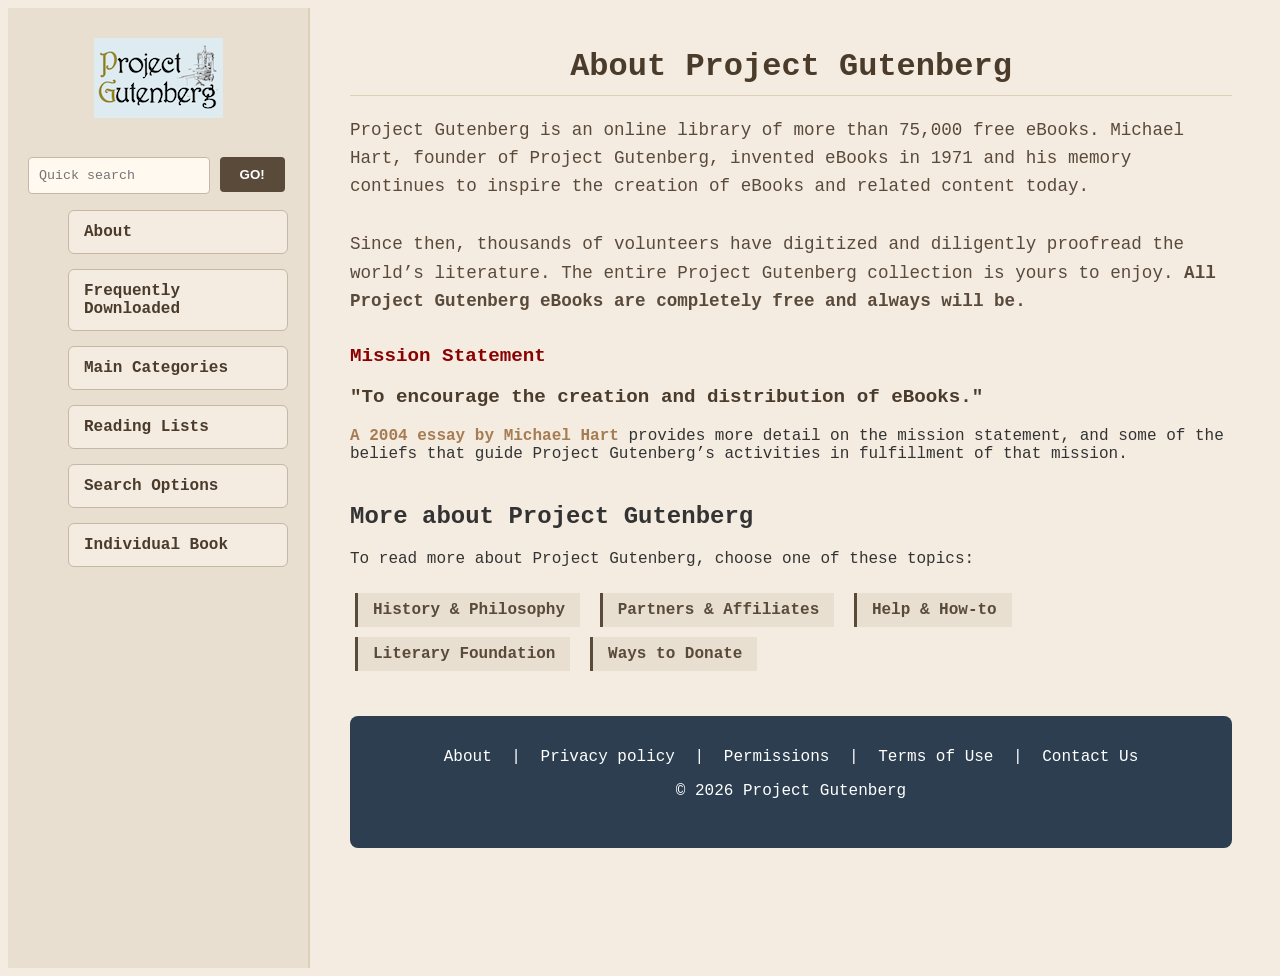
==== about.html @ 05efb1f5 "about re" ====
<!DOCTYPE html>
<html lang="en">
<head>
    <meta charset="UTF-8">
    <meta name="viewport" content="width=device-width, initial-scale=1.0">
    <title>About | Project Gutenberg</title>
    <link rel="stylesheet" href="style.css">
</head>
<body>

   <header class="site-header">
    <nav class="nav container">
      <a href="index.html" class="logo">
          <img src="images/projectgutenberg logo.png" alt="Project Gutenberg Logo" class="logo-img">
      </a>
      
      <form class="search-form" method="get" action="https://www.gutenberg.org/ebooks/search/">
        <input type="search" name="query" placeholder="Quick search" class="vintage-input">
        <button type="submit" class="vintage-submit">Go!</button>
      </form>
      
      <ul class="nav-list">
        <li><a href="about.html">About</a></li>
        <li><a href="FrequentlyDownloaded.html">Frequently Downloaded</a></li>
        <li><a href="maincat.html">Main Categories</a></li>
        <li><a href="readinglists.html">Reading Lists</a></li>
        <li><a href="searchoptions.html">Search Options</a></li>
        <li><a href="individualbook.html">Individual Book</a></li>
      </ul>
    </nav>
  </header>

    <main class="page-layout">
        <div class="content-wrapper">
            
            <div class="about-paper">
                <h1 class="decorated-title" style="margin-top: 0;">About Project Gutenberg</h1>
                
                <p class="intro-text">
                    Project Gutenberg is an online library of more than 75,000 free eBooks. 
                    Michael Hart, founder of Project Gutenberg, invented eBooks in 1971 and his memory continues to inspire 
                    the creation of eBooks and related content today.
                </p>

                <p class="intro-text">
                    Since then, thousands of volunteers have digitized and diligently proofread the world’s literature. 
                    The entire Project Gutenberg collection is yours to enjoy. 
                    <strong>All Project Gutenberg eBooks are completely free and always will be.</strong>
                </p>

                <div class="mission-scroll">
                    <h2 class="mt-0" style="font-size: 1.2rem; color: #8b0000; margin-bottom: 10px;">Mission Statement</h2>
                    <p style="font-size: 1.2rem; font-weight: bold; color: #4a3b2b;">"To encourage the creation and distribution of eBooks."</p>
                </div>

                <p style="margin-bottom: 40px;">
                    <a href="https://www.gutenberg.org/about/background/mission_statement.html" class="vintage-link">A 2004 essay by Michael Hart</a> 
                    provides more detail on the mission statement, and some of the beliefs that guide Project Gutenberg’s activities in fulfillment of that mission.
                </p>

                <h2 class="decorated-title">More about Project Gutenberg</h2>
                <p style="margin-bottom: 20px;">To read more about Project Gutenberg, choose one of these topics:</p>
                
                <div>
                    <a href="https://www.gutenberg.org/about/background/index.html" class="archive-tag">History & Philosophy</a>
                    <a href="https://www.gutenberg.org/about/partners_affiliates.html" class="archive-tag">Partners & Affiliates</a>
                    <a href="https://www.gutenberg.org/help/" class="archive-tag">Help & How-to</a>
                    <a href="https://www.gutenberg.org/about/pglaf.html" class="archive-tag">Literary Foundation</a>
                    <a href="https://www.gutenberg.org/donate" class="archive-tag">Ways to Donate</a>
                </div>
                <footer class="site-footer">
            <nav class="footer-nav">
                <a href="about.html">About</a> |
                <a href="https://www.gutenberg.org/policy/privacy_policy.html">Privacy policy</a> |
                <a href="https://www.gutenberg.org/policy/permission.html">Permissions</a> |
                <a href="https://www.gutenberg.org/policy/terms_of_use.html">Terms of Use</a> |
                <a href="https://www.gutenberg.org/about/contact_information.html">Contact Us</a>
            </nav>
            <p>&copy; 2026 Project Gutenberg</p>
        </footer>

    </main>

</body>
</html>
---- style.css ----
//* ==========================================================================
   PROJECT GUTENBERG - VINTAGE TYPEWRITER REDESIGN
   ========================================================================== */

/* ===== 1. RESET & BASE STYLES ===== */
* { 
    margin: 0; 
    padding: 0; 
    box-sizing: border-box; 
}

body {
    background-color: #f4ece1; 
    color: #333;               
    display: flex;             
    font-family: 'Courier New', Courier, monospace; 
    min-height: 100vh;
    transition: background-color 0.3s ease, color 0.3s ease;
}

/* ===== 2. GLOBAL LAYOUT ===== */
main, .page-layout {
    display: flex;
    flex-direction: column;
    flex: 1;                  
    margin: 0 auto;          
    max-width: 1000px;
    padding: 40px;
}

.content-wrapper {
    flex: 1; /* Pushes footer to bottom */
}

/* ===== 3. SIDEBAR & NAVIGATION ===== */
.site-header {
    background-color: #e8dfd0; 
    border-right: 2px solid #dcd0b9;
    display: flex;
    flex-direction: column;   
    height: 100vh;            
    padding: 30px 20px;
    position: sticky;         
    top: 0;
    width: 260px;             
}

.logo {
    color: #5a4a3a;
    display: block;
    font-size: 1.8rem;
    font-weight: bold;
    margin-bottom: 30px;
    text-align: center;
    text-decoration: none;    
}

.logo-img {
    max-width: 100%;
    height: auto;
}

.nav-list {
    display: flex;
    flex-direction: column;   
    gap: 15px;                
    list-style: none;         
}

.nav-list a {
    background-color: #f4ece1; 
    border: 1px solid #c5b8a5; 
    border-radius: 6px;        
    color: #4a3b2b;           
    display: block;           
    font-weight: bold;
    padding: 12px 15px;        
    text-decoration: none;
    transition: all 0.3s ease; 
}

.nav-list a:hover {
    background-color: #5a4a3a; 
    color: #ffffff;            
    transform: translateY(-2px); 
}

/* ===== 4. VINTAGE COMPONENTS ===== */
h1, .section-title {
    color: #4a3b2b;
    margin-bottom: 20px;
    text-align: center;
    border-bottom: 1px solid #dcd0b9;
    padding-bottom: 10px;
}

.intro-text {
    color: #5a4a3a;
    font-size: 1.1rem;
    line-height: 1.6;
    margin-bottom: 30px;
}

.vintage-link {
    color: #a67c52;
    font-weight: bold;
    text-decoration: none;
}

.vintage-link:hover {
    color: #7a634d;
    text-decoration: underline;
}

/* Tables */
.vintage-table {
    background-color: #ffffff;
    border-collapse: collapse; 
    width: 100%;
    margin-bottom: 40px;
}

.vintage-table th {
    background-color: #e8dfd0; 
    color: #4a3b2b;
    padding: 15px;
    text-align: left;
}

.vintage-table td {
    border-bottom: 1px solid #dcd0b9;
    padding: 15px;
}

/* ===== 5. INTERACTIVE ELEMENTS ===== */

/* Back to Top */
#backToTop {
    position: fixed;
    bottom: 25px;
    right: 25px;
    display: none; 
    background-color: #5a4a3a;
    color: #f4ece1;
    padding: 12px 18px;
    border-radius: 4px;
    cursor: pointer;
    font-weight: bold;
    box-shadow: 0 4px 10px rgba(0,0,0,0.2);
    z-index: 1000;
}

/* Typewriter Cursor */
#cursor {
    font-weight: bold;
    color: #a67c52;
    margin-left: 2px;
}

@keyframes blink {
    from, to { opacity: 1; }
    50% { opacity: 0; }
}

.blink-animation {
    animation: blink 1s step-end infinite;
}

/* Forms */
.vintage-input {
    background-color: #fff9f0;
    border: 1px solid #c5b8a5;
    border-radius: 4px;
    padding: 10px;
    font-family: inherit;
}

.vintage-submit {
    background-color: #5a4a3a;
    color: white;
    border: none;
    border-radius: 4px;
    padding: 10px 20px;
    cursor: pointer;
    font-weight: bold;
    text-transform: uppercase;
}

/* ===== 6. CARDS & GRIDS ===== */
.categories-grid {
    display: grid;
    gap: 30px;
    grid-template-columns: repeat(auto-fit, minmax(280px, 1fr));
    margin-bottom: 40px;
}

.category-soft-box {
    background: #faf6f0; 
    border: 1px solid #e8dfd0; 
    border-radius: 8px; 
    padding: 30px;
    height: 100%;
    overflow-wrap: break-word;
    transition: transform 0.3s ease;
}

.category-soft-box:hover {
    transform: translateY(-5px);
}

.category-soft-box h2 {
    color: #4a3b2b;
    font-size: 1.4rem;
    text-align: center;
    border-bottom: 1px solid #e8dfd0;
    padding-bottom: 10px;
    margin-bottom: 15px;
}

.category-soft-box ul {
    list-style: none;
}

/* ===== 7. THEMES & FILTERS ===== */

/* Dark Mode */
.dark-mode {
    background-color: #1a1a1a !important;
    color: #e8dfd0 !important;
}

.dark-mode .site-header, 
.dark-mode .category-soft-box, 
.dark-mode .info-box {
    background-color: #2c2c2c !important;
    border-color: #444 !important;
    color: #e8dfd0 !important;
}

.dark-mode h1, .dark-mode h2, .dark-mode .section-title {
    color: #dcd0b9 !important;
}

/* Vintage Projector */
.sepia-filter {
    filter: sepia(0.8) contrast(1.1);
}

.film-grain::after {
    content: "";
    position: fixed;
    top: 0; left: 0; width: 100%; height: 100%;
    background: url('https://www.transparenttextures.com/patterns/stardust.png'); 
    opacity: 0.07;
    pointer-events: none; 
    z-index: 9999;
}

/* ===== 8. FOOTER ===== */
.site-footer {
    background-color: #2c3e50; 
    border-radius: 8px;
    color: white;
    margin-top: 40px;
    padding: 2rem;
    text-align: center;
}

.footer-nav a {
    color: white;
    margin: 0 10px;
    text-decoration: none;
}

/* ===== 9. UTILITIES & RESPONSIVENESS ===== */
.text-center { text-align: center !important; }
.mt-0 { margin-top: 0 !important; }
.border-none { border-bottom: none !important; }

.archive-tag {
    background: #e8dfd0;
    border-left: 3px solid #5a4a3a;
    color: #5a4a3a;
    display: inline-block;
    padding: 8px 15px;
    margin: 5px;
    font-weight: bold;
    text-decoration: none;
    transition: 0.3s;
}

.archive-tag:hover {
    background: #5a4a3a;
    color: white;
}

@media (max-width: 768px) {
    body { flex-direction: column; }
    .site-header { width: 100%; height: auto; position: relative; border-right: none; }
}
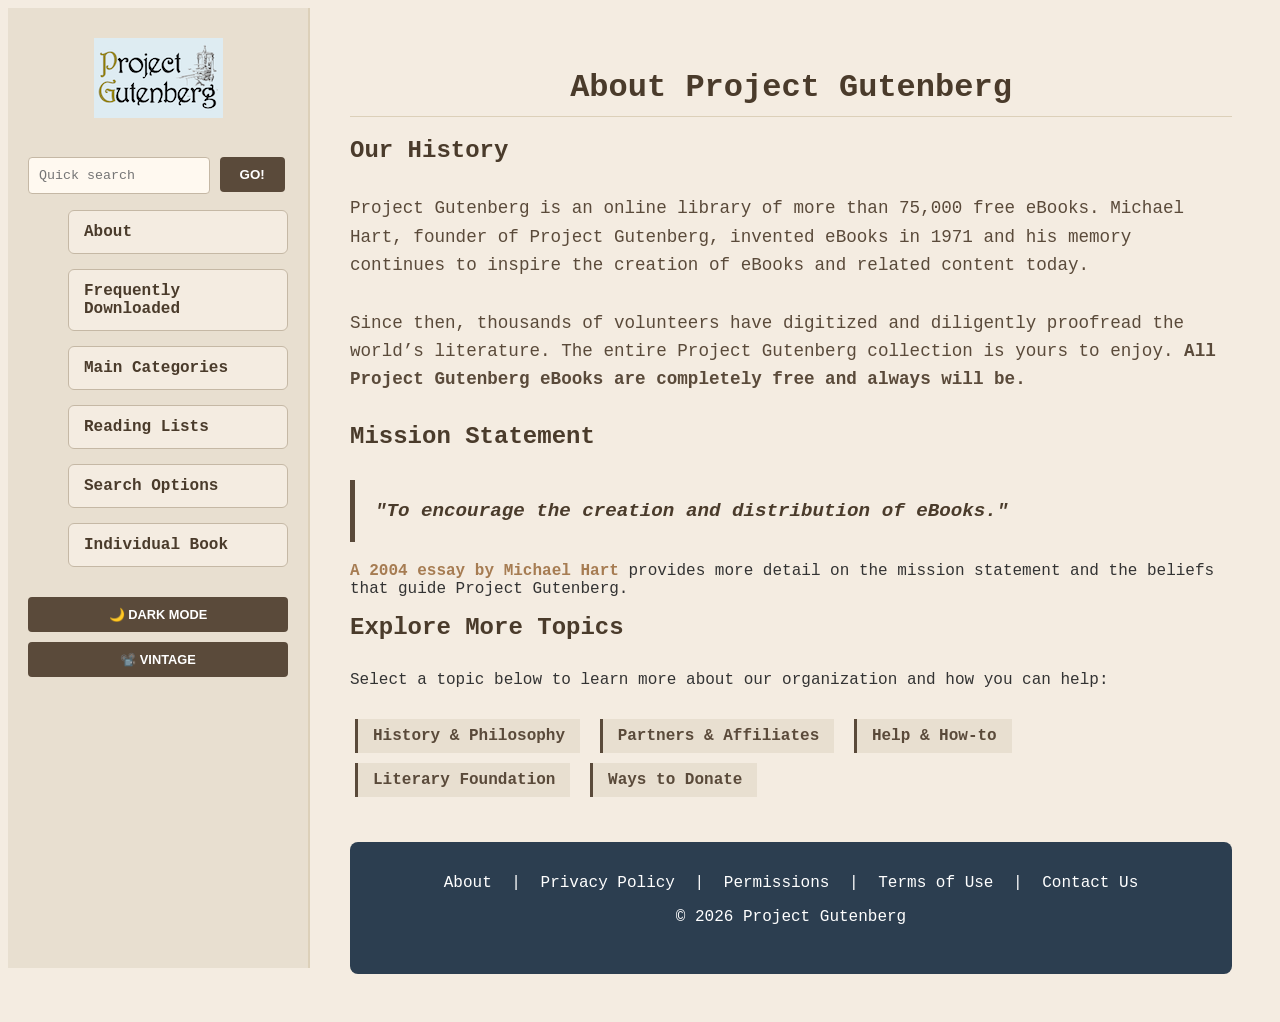
==== commit 57f7c596: "about re" ====
--- a/about.html
+++ b/about.html
@@ -8,78 +8,92 @@
 </head>
 <body>
 
-   <header class="site-header">
-    <nav class="nav container">
-      <a href="index.html" class="logo">
-          <img src="images/projectgutenberg logo.png" alt="Project Gutenberg Logo" class="logo-img">
-      </a>
-      
-      <form class="search-form" method="get" action="https://www.gutenberg.org/ebooks/search/">
-        <input type="search" name="query" placeholder="Quick search" class="vintage-input">
-        <button type="submit" class="vintage-submit">Go!</button>
-      </form>
-      
-      <ul class="nav-list">
-        <li><a href="about.html">About</a></li>
-        <li><a href="FrequentlyDownloaded.html">Frequently Downloaded</a></li>
-        <li><a href="maincat.html">Main Categories</a></li>
-        <li><a href="readinglists.html">Reading Lists</a></li>
-        <li><a href="searchoptions.html">Search Options</a></li>
-        <li><a href="individualbook.html">Individual Book</a></li>
-      </ul>
-    </nav>
-  </header>
+    <header class="site-header">
+        <nav class="nav container">
+            <a href="index.html" class="logo">
+                <img src="images/projectgutenberg logo.png" alt="Project Gutenberg Logo" class="logo-img">
+            </a>
+            
+            <form class="search-form" method="get" action="https://www.gutenberg.org/ebooks/search/">
+                <input type="search" name="query" placeholder="Quick search" class="vintage-input">
+                <button type="submit" class="vintage-submit">Go!</button>
+            </form>
+            
+            <ul class="nav-list">
+                <li><a href="about.html">About</a></li>
+                <li><a href="FrequentlyDownloaded.html">Frequently Downloaded</a></li>
+                <li><a href="maincat.html">Main Categories</a></li>
+                <li><a href="readinglists.html">Reading Lists</a></li>
+                <li><a href="searchoptions.html">Search Options</a></li>
+                <li><a href="individualbook.html">Individual Book</a></li>
+            </ul>
+
+            <div style="margin-top: 30px; text-align: center; display: flex; flex-direction: column; gap: 10px;">
+                <button id="darkModeToggle" class="vintage-submit" style="font-size: 0.8rem;">🌙 Dark Mode</button>
+                <button id="vintageToggle" class="vintage-submit" onclick="toggleVintageMode()" style="font-size: 0.8rem;">📽️ Vintage</button>
+            </div>
+        </nav>
+    </header>
 
     <main class="page-layout">
         <div class="content-wrapper">
             
-            <div class="about-paper">
-                <h1 class="decorated-title" style="margin-top: 0;">About Project Gutenberg</h1>
-                
+            <div class="page-header">
+                <h1 class="text-center">About Project Gutenberg</h1>
+            </div>
+
+            <div class="info-box">
+                <h2 class="section-title mt-0 border-none" style="text-align: left;">Our History</h2>
                 <p class="intro-text">
                     Project Gutenberg is an online library of more than 75,000 free eBooks. 
                     Michael Hart, founder of Project Gutenberg, invented eBooks in 1971 and his memory continues to inspire 
                     the creation of eBooks and related content today.
                 </p>
-
                 <p class="intro-text">
                     Since then, thousands of volunteers have digitized and diligently proofread the world’s literature. 
                     The entire Project Gutenberg collection is yours to enjoy. 
                     <strong>All Project Gutenberg eBooks are completely free and always will be.</strong>
                 </p>
+            </div>
 
-                <div class="mission-scroll">
-                    <h2 class="mt-0" style="font-size: 1.2rem; color: #8b0000; margin-bottom: 10px;">Mission Statement</h2>
-                    <p style="font-size: 1.2rem; font-weight: bold; color: #4a3b2b;">"To encourage the creation and distribution of eBooks."</p>
+            <div class="info-box">
+                <h2 class="section-title mt-0 border-none" style="text-align: left;">Mission Statement</h2>
+                <div class="mission-scroll" style="background: #f4ece1; border-left: 5px solid #5a4a3a; padding: 20px; font-style: italic; margin-bottom: 20px;">
+                    <p style="font-size: 1.2rem; font-weight: bold; color: #4a3b2b; margin: 0;">"To encourage the creation and distribution of eBooks."</p>
                 </div>
+                <p>
+                    <a href="https://www.gutenberg.org/about/background/mission_statement.html" class="vintage-link">A 2004 essay by Michael Hart</a> 
+                    provides more detail on the mission statement and the beliefs that guide Project Gutenberg.
+                </p>
+            </div>
 
-                <p style="margin-bottom: 40px;">
-                    <a href="https://www.gutenberg.org/about/background/mission_statement.html" class="vintage-link">A 2004 essay by Michael Hart</a> 
-                    provides more detail on the mission statement, and some of the beliefs that guide Project Gutenberg’s activities in fulfillment of that mission.
-                </p>
-
-                <h2 class="decorated-title">More about Project Gutenberg</h2>
-                <p style="margin-bottom: 20px;">To read more about Project Gutenberg, choose one of these topics:</p>
-                
-                <div>
+            <div class="info-box">
+                <h2 class="section-title mt-0 border-none" style="text-align: left;">Explore More Topics</h2>
+                <p style="margin-bottom: 25px;">Select a topic below to learn more about our organization and how you can help:</p>
+                <div class="tag-cloud" style="justify-content: flex-start;">
                     <a href="https://www.gutenberg.org/about/background/index.html" class="archive-tag">History & Philosophy</a>
                     <a href="https://www.gutenberg.org/about/partners_affiliates.html" class="archive-tag">Partners & Affiliates</a>
                     <a href="https://www.gutenberg.org/help/" class="archive-tag">Help & How-to</a>
                     <a href="https://www.gutenberg.org/about/pglaf.html" class="archive-tag">Literary Foundation</a>
                     <a href="https://www.gutenberg.org/donate" class="archive-tag">Ways to Donate</a>
                 </div>
-                <footer class="site-footer">
+            </div>
+
+        </div>
+
+        <footer class="site-footer">
             <nav class="footer-nav">
                 <a href="about.html">About</a> |
-                <a href="https://www.gutenberg.org/policy/privacy_policy.html">Privacy policy</a> |
+                <a href="https://www.gutenberg.org/policy/privacy_policy.html">Privacy Policy</a> |
                 <a href="https://www.gutenberg.org/policy/permission.html">Permissions</a> |
                 <a href="https://www.gutenberg.org/policy/terms_of_use.html">Terms of Use</a> |
                 <a href="https://www.gutenberg.org/about/contact_information.html">Contact Us</a>
             </nav>
             <p>&copy; 2026 Project Gutenberg</p>
         </footer>
-
     </main>
 
+    <div id="backToTop">↑ Top</div>
+    <script src="script.js"></script>
 </body>
 </html>
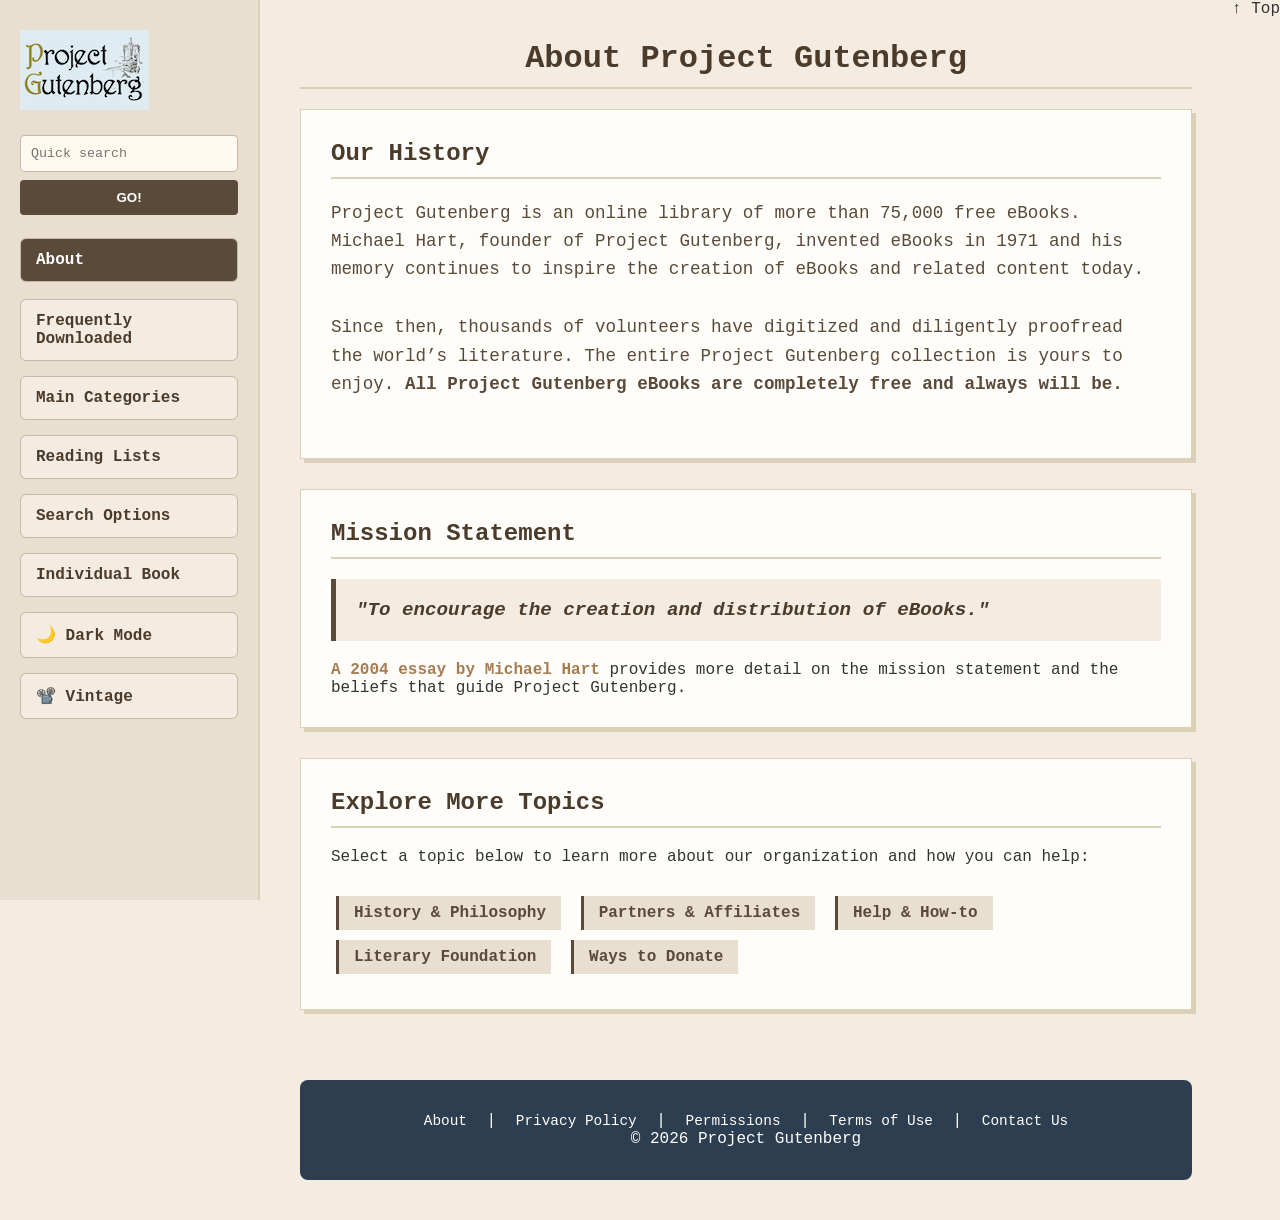
==== commit d5e497c1: "Update about.html" ====
--- a/about.html
+++ b/about.html
@@ -26,12 +26,9 @@
                 <li><a href="readinglists.html">Reading Lists</a></li>
                 <li><a href="searchoptions.html">Search Options</a></li>
                 <li><a href="individualbook.html">Individual Book</a></li>
+                <li><a href="#" id="darkModeBtn">🌙 Dark Mode</a></li>
+                <li><a href="#" id="vintageModeBtn">📽️ Vintage</a></li>
             </ul>
-
-            <div style="margin-top: 30px; text-align: center; display: flex; flex-direction: column; gap: 10px;">
-                <button id="darkModeToggle" class="vintage-submit" style="font-size: 0.8rem;">🌙 Dark Mode</button>
-                <button id="vintageToggle" class="vintage-submit" onclick="toggleVintageMode()" style="font-size: 0.8rem;">📽️ Vintage</button>
-            </div>
         </nav>
     </header>
 
@@ -96,4 +93,4 @@
     <div id="backToTop">↑ Top</div>
     <script src="script.js"></script>
 </body>
-</html>+</html>
--- a/style.css
+++ b/style.css
@@ -1,5 +1,5 @@
-//* ==========================================================================
-   PROJECT GUTENBERG - VINTAGE TYPEWRITER REDESIGN
+/* ==========================================================================
+   PROJECT GUTENBERG - VINTAGE TYPEWRITER REDESIGN (COMPLETE)
    ========================================================================== */
 
 /* ===== 1. RESET & BASE STYLES ===== */
@@ -10,7 +10,7 @@
 }
 
 body {
-    background-color: #f4ece1; 
+    background-color: #f4ece1; /* Classic aged paper color */
     color: #333;               
     display: flex;             
     font-family: 'Courier New', Courier, monospace; 
@@ -19,17 +19,18 @@
 }
 
 /* ===== 2. GLOBAL LAYOUT ===== */
-main, .page-layout {
+.page-layout {
     display: flex;
     flex-direction: column;
     flex: 1;                  
     margin: 0 auto;          
     max-width: 1000px;
     padding: 40px;
+    width: 100%;
 }
 
 .content-wrapper {
-    flex: 1; /* Pushes footer to bottom */
+    flex: 1; /* Ensures footer stays at the bottom */
 }
 
 /* ===== 3. SIDEBAR & NAVIGATION ===== */
@@ -43,21 +44,13 @@
     position: sticky;         
     top: 0;
     width: 260px;             
-}
-
-.logo {
-    color: #5a4a3a;
-    display: block;
-    font-size: 1.8rem;
-    font-weight: bold;
-    margin-bottom: 30px;
-    text-align: center;
-    text-decoration: none;    
+    z-index: 100;
 }
 
 .logo-img {
     max-width: 100%;
     height: auto;
+    margin-bottom: 20px;
 }
 
 .nav-list {
@@ -85,12 +78,12 @@
     transform: translateY(-2px); 
 }
 
-/* ===== 4. VINTAGE COMPONENTS ===== */
+/* ===== 4. TYPOGRAPHY & LINKS ===== */
 h1, .section-title {
     color: #4a3b2b;
     margin-bottom: 20px;
     text-align: center;
-    border-bottom: 1px solid #dcd0b9;
+    border-bottom: 2px solid #dcd0b9;
     padding-bottom: 10px;
 }
 
@@ -112,7 +105,41 @@
     text-decoration: underline;
 }
 
-/* Tables */
+/* ===== 5. COMPONENTS & BOXES ===== */
+.info-box {
+    background: #fffdfa;
+    border: 1px solid #dcd0b9;
+    padding: 30px;
+    margin-bottom: 30px;
+    box-shadow: 4px 4px 0px #dcd0b9; /* Hard vintage shadow */
+}
+
+.mission-scroll {
+    background: #f4ece1;
+    border-left: 5px solid #5a4a3a; /* Accent bar */
+    padding: 20px;
+    font-style: italic;
+    margin-bottom: 20px;
+}
+
+.archive-tag {
+    background: #e8dfd0;
+    border-left: 3px solid #5a4a3a;
+    color: #5a4a3a;
+    display: inline-block;
+    padding: 8px 15px;
+    margin: 5px;
+    font-weight: bold;
+    text-decoration: none;
+    transition: 0.3s;
+}
+
+.archive-tag:hover {
+    background: #5a4a3a;
+    color: white;
+}
+
+/* ===== 6. TABLES & LISTS ===== */
 .vintage-table {
     background-color: #ffffff;
     border-collapse: collapse; 
@@ -128,51 +155,34 @@
 }
 
 .vintage-table td {
-    border-bottom: 1px solid #dcd0b9;
-    padding: 15px;
-}
-
-/* ===== 5. INTERACTIVE ELEMENTS ===== */
-
-/* Back to Top */
-#backToTop {
-    position: fixed;
-    bottom: 25px;
-    right: 25px;
-    display: none; 
-    background-color: #5a4a3a;
-    color: #f4ece1;
-    padding: 12px 18px;
-    border-radius: 4px;
-    cursor: pointer;
-    font-weight: bold;
-    box-shadow: 0 4px 10px rgba(0,0,0,0.2);
-    z-index: 1000;
-}
-
-/* Typewriter Cursor */
-#cursor {
-    font-weight: bold;
-    color: #a67c52;
-    margin-left: 2px;
-}
-
-@keyframes blink {
-    from, to { opacity: 1; }
-    50% { opacity: 0; }
-}
-
-.blink-animation {
-    animation: blink 1s step-end infinite;
-}
-
-/* Forms */
+    border: 1px solid #dcd0b9;
+    padding: 12px;
+}
+
+.vintage-list {
+    list-style: decimal inside;
+    line-height: 2;
+}
+
+.vintage-list li {
+    margin-bottom: 8px;
+}
+
+/* ===== 7. FORMS & INPUTS ===== */
+.search-form {
+    display: flex;
+    flex-direction: column;
+    gap: 8px;
+    margin-bottom: 25px;
+}
+
 .vintage-input {
     background-color: #fff9f0;
     border: 1px solid #c5b8a5;
     border-radius: 4px;
     padding: 10px;
     font-family: inherit;
+    width: 100%;
 }
 
 .vintage-submit {
@@ -184,68 +194,70 @@
     cursor: pointer;
     font-weight: bold;
     text-transform: uppercase;
-}
-
-/* ===== 6. CARDS & GRIDS ===== */
-.categories-grid {
-    display: grid;
-    gap: 30px;
-    grid-template-columns: repeat(auto-fit, minmax(280px, 1fr));
-    margin-bottom: 40px;
-}
-
-.category-soft-box {
-    background: #faf6f0; 
-    border: 1px solid #e8dfd0; 
-    border-radius: 8px; 
-    padding: 30px;
-    height: 100%;
-    overflow-wrap: break-word;
-    transition: transform 0.3s ease;
-}
-
-.category-soft-box:hover {
-    transform: translateY(-5px);
-}
-
-.category-soft-box h2 {
-    color: #4a3b2b;
-    font-size: 1.4rem;
-    text-align: center;
-    border-bottom: 1px solid #e8dfd0;
-    padding-bottom: 10px;
-    margin-bottom: 15px;
-}
-
-.category-soft-box ul {
-    list-style: none;
-}
-
-/* ===== 7. THEMES & FILTERS ===== */
-
-/* Dark Mode */
+    transition: background 0.3s;
+}
+
+.vintage-submit:hover {
+    background-color: #7a634d;
+}
+
+/* ===== 8. TABS SYSTEM (FOR SEARCH OPTIONS) ===== */
+.tab-input { display: none; }
+.tab-content { display: none; }
+
+.tabs-container {
+    display: flex;
+    gap: 10px;
+    margin-bottom: 20px;
+    border-bottom: 2px solid #dcd0b9;
+}
+
+.tabs-container label {
+    padding: 10px 20px;
+    background: #e8dfd0;
+    border: 1px solid #c5b8a5;
+    cursor: pointer;
+    font-weight: bold;
+    border-radius: 4px 4px 0 0;
+    transition: 0.3s;
+}
+
+/* Tab Switching Logic */
+#tab-advanced:checked ~ .tabs-container label[for="tab-advanced"],
+#tab-fulltext:checked ~ .tabs-container label[for="tab-fulltext"],
+#tab-categories:checked ~ .tabs-container label[for="tab-categories"] {
+    background: #5a4a3a;
+    color: white;
+}
+
+#tab-advanced:checked ~ #advanced-search-content,
+#tab-fulltext:checked ~ #fulltext-search-content,
+#tab-categories:checked ~ #categories-search-content {
+    display: block;
+}
+
+/* ===== 9. THEMES & SPECIAL EFFECTS ===== */
+
+/* Dark Mode Support */
 .dark-mode {
     background-color: #1a1a1a !important;
     color: #e8dfd0 !important;
 }
 
 .dark-mode .site-header, 
-.dark-mode .category-soft-box, 
-.dark-mode .info-box {
+.dark-mode .info-box,
+.dark-mode .category-soft-box {
     background-color: #2c2c2c !important;
     border-color: #444 !important;
     color: #e8dfd0 !important;
 }
 
-.dark-mode h1, .dark-mode h2, .dark-mode .section-title {
-    color: #dcd0b9 !important;
-}
-
-/* Vintage Projector */
-.sepia-filter {
-    filter: sepia(0.8) contrast(1.1);
-}
-
+.dark-mode .vintage-input {
+    background-color: #333 !important;
+    color: #eee !important;
+}
+
+/* Film Grain Overlay */
 .film-grain::after {
     content: "";
     position: fixed;
@@ -256,7 +268,7 @@
     z-index: 9999;
 }
 
-/* ===== 8. FOOTER ===== */
+/* ===== 10. FOOTER ===== */
 .site-footer {
     background-color: #2c3e50; 
     border-radius: 8px;
@@ -270,31 +282,27 @@
     color: white;
     margin: 0 10px;
     text-decoration: none;
-}
-
-/* ===== 9. UTILITIES & RESPONSIVENESS ===== */
-.text-center { text-align: center !important; }
-.mt-0 { margin-top: 0 !important; }
-.border-none { border-bottom: none !important; }
-
-.archive-tag {
-    background: #e8dfd0;
-    border-left: 3px solid #5a4a3a;
-    color: #5a4a3a;
-    display: inline-block;
-    padding: 8px 15px;
-    margin: 5px;
-    font-weight: bold;
-    text-decoration: none;
-    transition: 0.3s;
-}
-
-.archive-tag:hover {
-    background: #5a4a3a;
-    color: white;
-}
-
+    font-size: 0.9rem;
+}
+
+/* ===== 11. RESPONSIVENESS ===== */
 @media (max-width: 768px) {
     body { flex-direction: column; }
-    .site-header { width: 100%; height: auto; position: relative; border-right: none; }
+    
+    .site-header { 
+        width: 100%; 
+        height: auto; 
+        position: relative; 
+        border-right: none; 
+        border-bottom: 2px solid #dcd0b9;
+    }
+    
+    .page-layout { 
+        margin-left: 0; 
+        padding: 20px;
+    }
+
+    .categories-grid {
+        grid-template-columns: 1fr;
+    }
 }
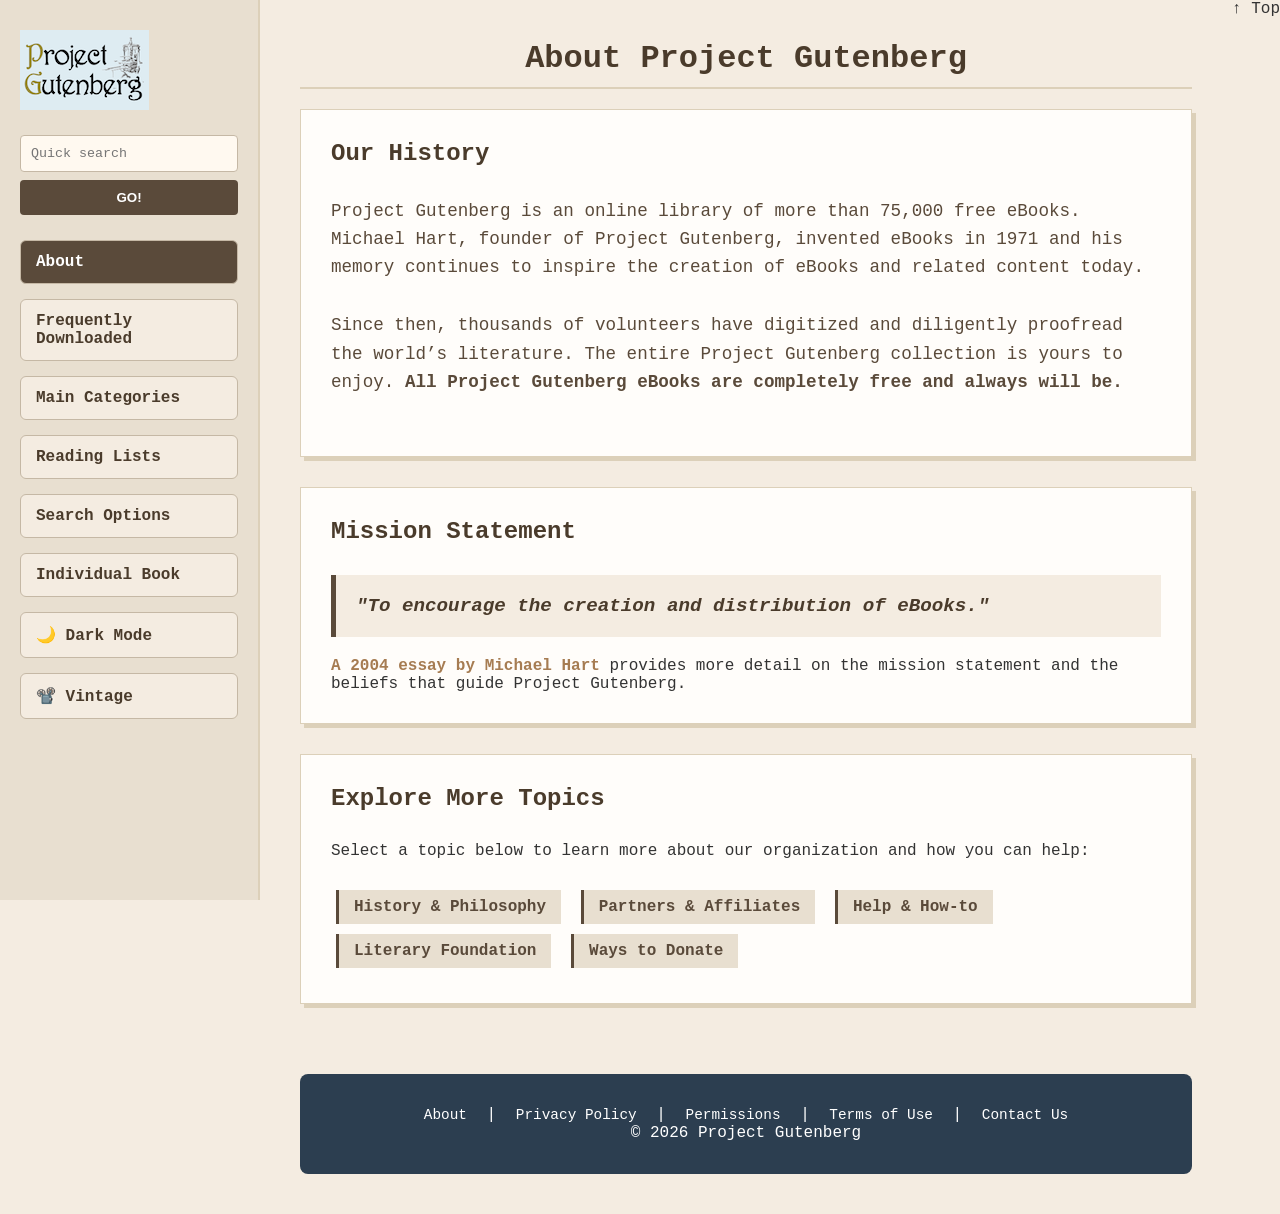
==== commit 1cb9fca5: "Update about.html" ====
--- a/about.html
+++ b/about.html
@@ -5,6 +5,7 @@
     <meta name="viewport" content="width=device-width, initial-scale=1.0">
     <title>About | Project Gutenberg</title>
     <link rel="stylesheet" href="style.css">
+    <script src="script.js" defer></script>
 </head>
 <body>
 
--- a/style.css
+++ b/style.css
@@ -78,6 +78,19 @@
     transform: translateY(-2px); 
 }
 
+/* Toggle buttons container */
+.mode-toggles {
+    margin-top: 30px;
+    text-align: center;
+    display: flex;
+    flex-direction: column;
+    gap: 10px;
+}
+
+.mode-toggles button {
+    font-size: 0.8rem;
+}
+
 /* ===== 4. TYPOGRAPHY & LINKS ===== */
 h1, .section-title {
     color: #4a3b2b;
@@ -139,6 +152,14 @@
     color: white;
 }
 
+/* Container for bookshelves links */
+.bookshelves-container {
+    display: flex;
+    flex-wrap: wrap;
+    justify-content: center;
+    gap: 10px;
+}
+
 /* ===== 6. TABLES & LISTS ===== */
 .vintage-table {
     background-color: #ffffff;
@@ -166,6 +187,19 @@
 
 .vintage-list li {
     margin-bottom: 8px;
+}
+
+.table-header-flex {
+    text-align: left;
+}
+
+/* Special styles for the bibliographic record table */
+.biblio-table {
+    margin-bottom: 0;
+}
+
+.biblio-table th {
+    width: 25%;
 }
 
 /* ===== 7. FORMS & INPUTS ===== */
@@ -201,7 +235,7 @@
     background-color: #7a634d;
 }
 
-/* ===== 8. TABS SYSTEM (FOR SEARCH OPTIONS) ===== */
+/* ===== 8. TABS SYSTEM (SEARCH OPTIONS PAGE) ===== */
 .tab-input { display: none; }
 .tab-content { display: none; }
 
@@ -236,7 +270,90 @@
     display: block;
 }
 
-/* ===== 9. THEMES & SPECIAL EFFECTS ===== */
+/* ===== 9. INDIVIDUAL BOOK PAGE ELEMENTS ===== */
+.breadcrumbs {
+    margin-bottom: 20px;
+    font-weight: bold;
+    color: #5a4a3a;
+    font-size: 0.9rem;
+}
+
+.author-subtitle {
+    font-size: 1.2rem;
+}
+
+.book-details-grid {
+    display: flex;
+    gap: 40px;
+    flex-wrap: wrap;
+    align-items: flex-start;
+}
+
+/* Left column: Cover and sharing */
+.book-cover-section {
+    flex: 0 0 250px;
+    text-align: center;
+}
+
+.book-cover-img {
+    width: 100%;
+    border: 2px solid #dcd0b9;
+    border-radius: 4px;
+    box-shadow: 2px 4px 8px rgba(0,0,0,0.1);
+    margin-bottom: 15px;
+}
+
+.read-now-btn {
+    display: block;
+    text-decoration: none;
+    margin-bottom: 20px;
+}
+
+.social-share-section {
+    border-top: 1px dashed #dcd0b9;
+    padding-top: 15px;
+}
+
+.social-title {
+    font-size: 0.85rem;
+    font-weight: bold;
+    margin-bottom: 10px;
+}
+
+.social-links {
+    display: flex;
+    flex-wrap: wrap;
+    gap: 10px;
+    justify-content: center;
+    font-size: 0.85rem;
+}
+
+/* Right column: Summary */
+.book-summary-section {
+    flex: 1;
+    min-width: 300px;
+}
+
+.summary-title {
+    text-align: left;
+}
+
+.summary-text {
+    line-height: 1.8;
+}
+
+.help-link {
+    font-size: 0.9rem;
+    font-weight: normal;
+    margin-left: 10px;
+}
+
+.more-files-text {
+    font-size: 0.9rem;
+    text-align: center;
+}
+
+/* ===== 10. THEMES & SPECIAL EFFECTS ===== */
 
 /* Dark Mode Support */
 .dark-mode {
@@ -268,7 +385,7 @@
     z-index: 9999;
 }
 
-/* ===== 10. FOOTER ===== */
+/* ===== 11. FOOTER ===== */
 .site-footer {
     background-color: #2c3e50; 
     border-radius: 8px;
@@ -285,7 +402,11 @@
     font-size: 0.9rem;
 }
 
-/* ===== 11. RESPONSIVENESS ===== */
+/* ===== 12. RESPONSIVENESS & UTILITIES ===== */
+.text-center { text-align: center !important; }
+.mt-0 { margin-top: 0 !important; }
+.border-none { border-bottom: none !important; }
+
 @media (max-width: 768px) {
     body { flex-direction: column; }
     
@@ -305,4 +426,15 @@
     .categories-grid {
         grid-template-columns: 1fr;
     }
+    
+    .book-details-grid {
+        flex-direction: column;
+        align-items: center;
+    }
+    
+    .book-cover-section {
+        flex: none;
+        width: 100%;
+        max-width: 300px;
+    }
 }
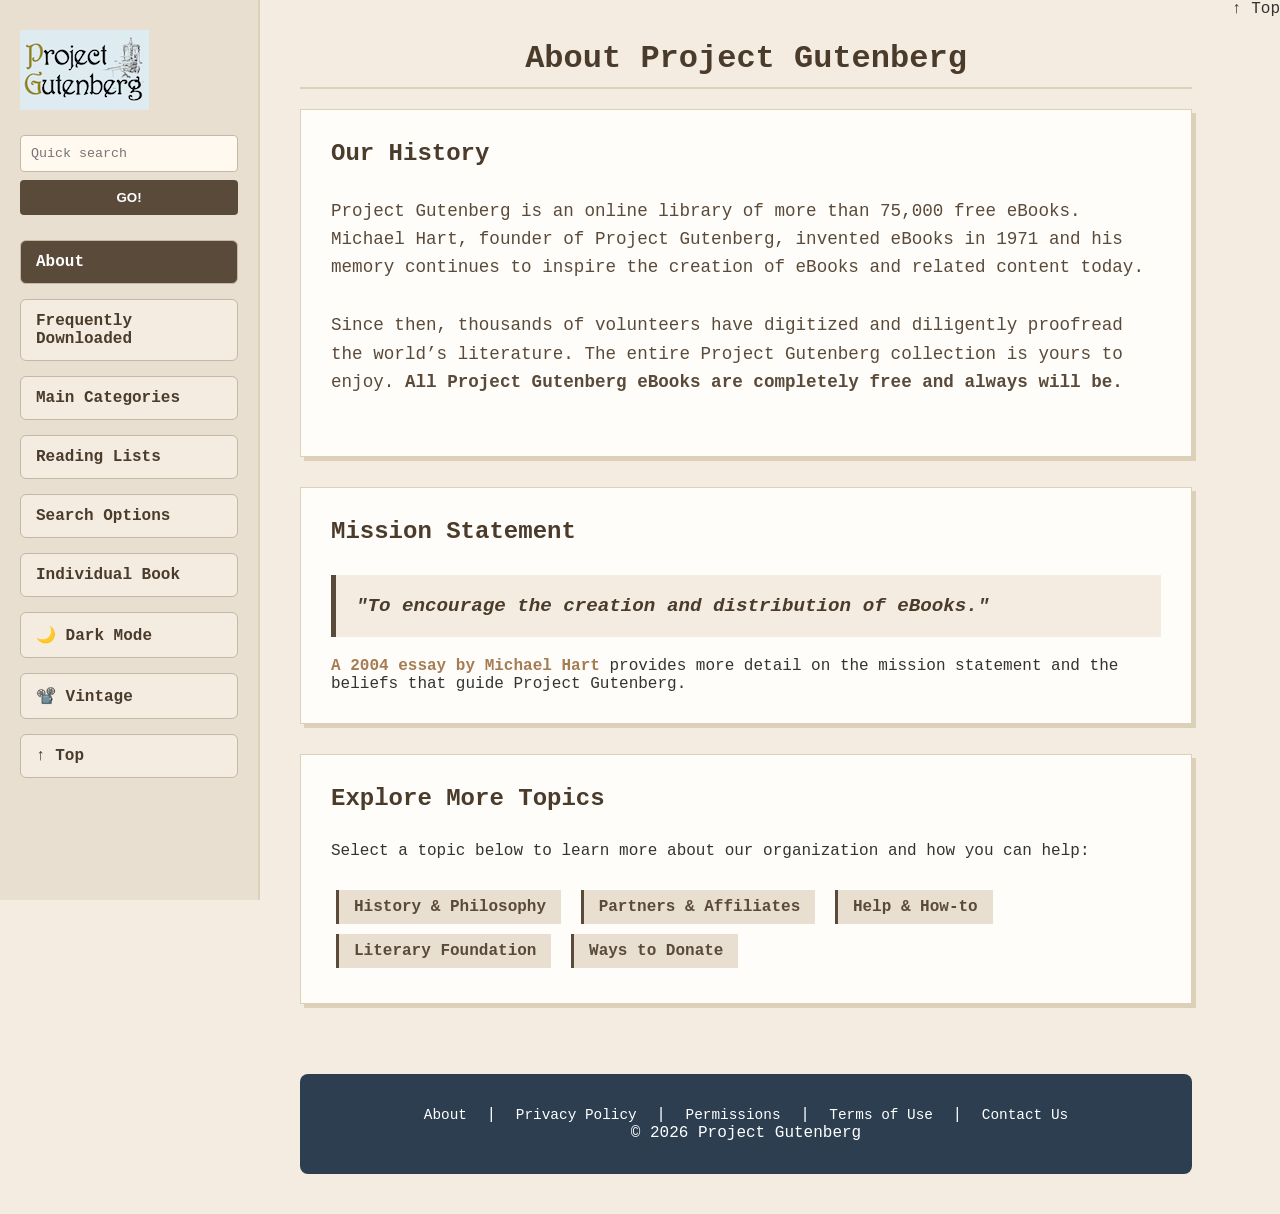
==== commit 601b0e3d: "Update about.html" ====
--- a/about.html
+++ b/about.html
@@ -27,8 +27,9 @@
                 <li><a href="readinglists.html">Reading Lists</a></li>
                 <li><a href="searchoptions.html">Search Options</a></li>
                 <li><a href="individualbook.html">Individual Book</a></li>
-                <li><a href="#" id="darkModeBtn">🌙 Dark Mode</a></li>
-                <li><a href="#" id="vintageModeBtn">📽️ Vintage</a></li>
+                <li><a href="#" class="mode-btn">🌙 Dark Mode</a></li>
+                <li><a href="#" class="mode-btn">📽️ Vintage</a></li>
+                <li><a href="#" class="mode-btn">↑ Top</a></li>
             </ul>
         </nav>
     </header>
--- a/style.css
+++ b/style.css
@@ -355,35 +355,29 @@
 
 /* ===== 10. THEMES & SPECIAL EFFECTS ===== */
 
-/* Dark Mode Support */
-.dark-mode {
+/* --- DARK MODE STYLES --- */
+body.dark-mode {
     background-color: #1a1a1a !important;
-    color: #e8dfd0 !important;
-}
-
-.dark-mode .site-header, 
-.dark-mode .info-box,
-.dark-mode .category-soft-box {
-    background-color: #2c2c2c !important;
+    color: #f4f4f4 !important;
+}
+
+body.dark-mode a {
+    color: #66b2ff !important;
+}
+
+body.dark-mode .sidebar, 
+body.dark-mode .nav-list {
+    background-color: #2a2a2a !important;
     border-color: #444 !important;
-    color: #e8dfd0 !important;
-}
-
-.dark-mode .vintage-input {
-    background-color: #333 !important;
-    color: #eee !important;
-}
-
-/* Film Grain Overlay */
-.film-grain::after {
-    content: "";
-    position: fixed;
-    top: 0; left: 0; width: 100%; height: 100%;
-    background: url('https://www.transparenttextures.com/patterns/stardust.png'); 
-    opacity: 0.07;
-    pointer-events: none; 
-    z-index: 9999;
-}
+}
+
+/* --- VINTAGE MODE STYLES --- */
+body.film-grain {
+    background-color: #f4ecd8 !important; /* Old paper color */
+    color: #3e2723 !important; /* Faded brown ink */
+    font-family: "Courier New", Courier, monospace !important;
+}
+   
 
 /* ===== 11. FOOTER ===== */
 .site-footer {
@@ -437,4 +431,4 @@
         width: 100%;
         max-width: 300px;
     }
-}+}
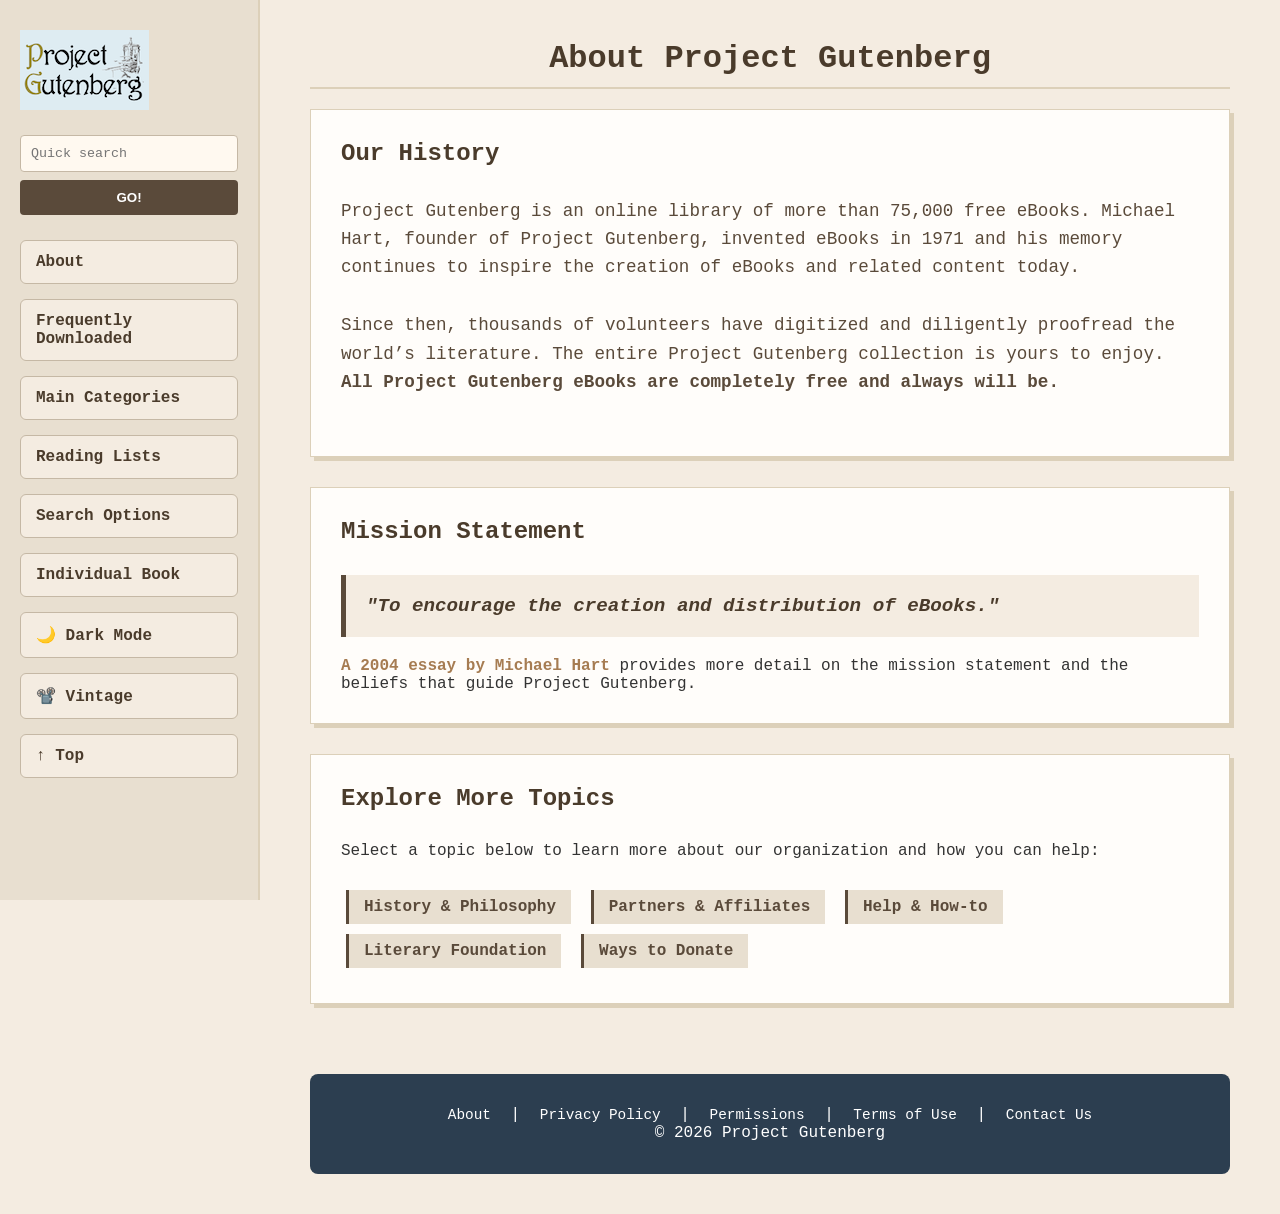
==== commit 66435a68: "java code" ====
--- a/about.html
+++ b/about.html
@@ -5,7 +5,7 @@
     <meta name="viewport" content="width=device-width, initial-scale=1.0">
     <title>About | Project Gutenberg</title>
     <link rel="stylesheet" href="style.css">
-    <script src="script.js" defer></script>
+   
 </head>
 <body>
 
@@ -92,7 +92,6 @@
         </footer>
     </main>
 
-    <div id="backToTop">↑ Top</div>
     <script src="script.js"></script>
 </body>
 </html>
--- a/style.css
+++ b/style.css
@@ -2,7 +2,10 @@
    PROJECT GUTENBERG - VINTAGE TYPEWRITER REDESIGN (COMPLETE)
    ========================================================================== */
 
-/* ===== 1. RESET & BASE STYLES ===== */
+/* ===== 1. RESET & BASE STYLES ===== 
+   This section removes default browser margins and sets the foundational look. 
+   It establishes the vintage paper background, typewriter font, and ensures the page 
+   doesn't break horizontally. */
 * { 
     margin: 0; 
     padding: 0; 
@@ -10,15 +13,18 @@
 }
 
 body {
-    background-color: #f4ece1; /* Classic aged paper color */
+    background-color: #f4ece1; 
     color: #333;               
     display: flex;             
     font-family: 'Courier New', Courier, monospace; 
     min-height: 100vh;
     transition: background-color 0.3s ease, color 0.3s ease;
-}
-
-/* ===== 2. GLOBAL LAYOUT ===== */
+    overflow-x: hidden; /* Prevents the whole page from scrolling horizontally */
+}
+
+/* ===== 2. GLOBAL LAYOUT ===== 
+   This controls the main content area. It centers the text and restricts 
+   how wide it can get on large screens, giving it breathing room (padding). */
 .page-layout {
     display: flex;
     flex-direction: column;
@@ -31,9 +37,12 @@
 
 .content-wrapper {
     flex: 1; /* Ensures footer stays at the bottom */
-}
-
-/* ===== 3. SIDEBAR & NAVIGATION ===== */
+    max-width: 100%; /* Keeps content within the layout limits */
+}
+
+/* ===== 3. SIDEBAR & NAVIGATION ===== 
+   Styles for the fixed menu on the left. It handles the background, 
+   logo size, and how the navigation links look when hovered over. */
 .site-header {
     background-color: #e8dfd0; 
     border-right: 2px solid #dcd0b9;
@@ -45,6 +54,7 @@
     top: 0;
     width: 260px;             
     z-index: 100;
+    flex-shrink: 0; /* Prevents sidebar from collapsing */
 }
 
 .logo-img {
@@ -78,7 +88,7 @@
     transform: translateY(-2px); 
 }
 
-/* Toggle buttons container */
+/* Dark Mode and Vintage Mode toggle buttons */
 .mode-toggles {
     margin-top: 30px;
     text-align: center;
@@ -91,7 +101,8 @@
     font-size: 0.8rem;
 }
 
-/* ===== 4. TYPOGRAPHY & LINKS ===== */
+/* ===== 4. TYPOGRAPHY & LINKS ===== 
+   Defines the appearance of the main titles and standard links to fit the vintage theme. */
 h1, .section-title {
     color: #4a3b2b;
     margin-bottom: 20px;
@@ -118,18 +129,21 @@
     text-decoration: underline;
 }
 
-/* ===== 5. COMPONENTS & BOXES ===== */
+/* ===== 5. COMPONENTS & BOXES ===== 
+   This styles the main visual building blocks: the content boxes (info-box), 
+   the grid layouts for categories, and the small tags. */
 .info-box {
     background: #fffdfa;
     border: 1px solid #dcd0b9;
     padding: 30px;
     margin-bottom: 30px;
-    box-shadow: 4px 4px 0px #dcd0b9; /* Hard vintage shadow */
+    box-shadow: 4px 4px 0px #dcd0b9; 
+    max-width: 100%; /* Keeps box inside the wrapper */
 }
 
 .mission-scroll {
     background: #f4ece1;
-    border-left: 5px solid #5a4a3a; /* Accent bar */
+    border-left: 5px solid #5a4a3a; 
     padding: 20px;
     font-style: italic;
     margin-bottom: 20px;
@@ -152,7 +166,28 @@
     color: white;
 }
 
-/* Container for bookshelves links */
+.categories-grid {
+    display: grid;
+    gap: 30px;
+    grid-template-columns: repeat(auto-fit, minmax(280px, 1fr));
+    margin-bottom: 40px;
+}
+
+.category-soft-box {
+    background: #faf6f0; 
+    border: 1px solid #e8dfd0; 
+    border-radius: 8px; 
+    padding: 30px;
+    height: 100%;
+    overflow-wrap: break-word;
+    transition: transform 0.3s ease;
+    text-decoration: none;
+}
+
+.category-soft-box:hover {
+    transform: translateY(-5px);
+}
+
 .bookshelves-container {
     display: flex;
     flex-wrap: wrap;
@@ -160,7 +195,8 @@
     gap: 10px;
 }
 
-/* ===== 6. TABLES & LISTS ===== */
+/* ===== 6. TABLES & LISTS ===== 
+   Styles for data tables (like the downloads stats) and ordered lists. */
 .vintage-table {
     background-color: #ffffff;
     border-collapse: collapse; 
@@ -193,7 +229,6 @@
     text-align: left;
 }
 
-/* Special styles for the bibliographic record table */
 .biblio-table {
     margin-bottom: 0;
 }
@@ -202,7 +237,8 @@
     width: 25%;
 }
 
-/* ===== 7. FORMS & INPUTS ===== */
+/* ===== 7. FORMS & INPUTS ===== 
+   Styles for the search bars and submit buttons to make them look like old interfaces. */
 .search-form {
     display: flex;
     flex-direction: column;
@@ -235,7 +271,8 @@
     background-color: #7a634d;
 }
 
-/* ===== 8. TABS SYSTEM (SEARCH OPTIONS PAGE) ===== */
+/* ===== 8. TABS SYSTEM (SEARCH OPTIONS PAGE) ===== 
+   A CSS-only solution (no JavaScript needed) to switch between search options. */
 .tab-input { display: none; }
 .tab-content { display: none; }
 
@@ -256,7 +293,7 @@
     transition: 0.3s;
 }
 
-/* Tab Switching Logic */
+/* Colors the active tab using the :checked state of the hidden radio buttons */
 #tab-advanced:checked ~ .tabs-container label[for="tab-advanced"],
 #tab-fulltext:checked ~ .tabs-container label[for="tab-fulltext"],
 #tab-categories:checked ~ .tabs-container label[for="tab-categories"] {
@@ -264,13 +301,15 @@
     color: white;
 }
 
+/* Shows the specific content block related to the checked tab */
 #tab-advanced:checked ~ #advanced-search-content,
 #tab-fulltext:checked ~ #fulltext-search-content,
 #tab-categories:checked ~ #categories-search-content {
     display: block;
 }
 
-/* ===== 9. INDIVIDUAL BOOK PAGE ELEMENTS ===== */
+/* ===== 9. INDIVIDUAL BOOK PAGE ELEMENTS ===== 
+   Specific layouts used when displaying a single book's details, cover, and summary. */
 .breadcrumbs {
     margin-bottom: 20px;
     font-weight: bold;
@@ -289,7 +328,6 @@
     align-items: flex-start;
 }
 
-/* Left column: Cover and sharing */
 .book-cover-section {
     flex: 0 0 250px;
     text-align: center;
@@ -328,7 +366,6 @@
     font-size: 0.85rem;
 }
 
-/* Right column: Summary */
 .book-summary-section {
     flex: 1;
     min-width: 300px;
@@ -353,33 +390,156 @@
     text-align: center;
 }
 
-/* ===== 10. THEMES & SPECIAL EFFECTS ===== */
-
-/* --- DARK MODE STYLES --- */
-body.dark-mode {
+/* ===== 10. VINTAGE CAROUSEL (INDEX PAGE) ===== 
+   Creates a horizontally scrolling gallery for featured books. */
+.vintage-carousel {
+    display: flex;
+    gap: 20px;
+    overflow-x: auto; /* Enables side-to-side scrolling */
+    padding-bottom: 20px; 
+    scroll-snap-type: x mandatory; /* Makes it snap smoothly to each book */
+    width: 100%; 
+}
+
+.vintage-carousel::-webkit-scrollbar {
+    height: 8px;
+}
+
+.vintage-carousel::-webkit-scrollbar-thumb {
+    background-color: #dcd0b9;
+    border-radius: 4px;
+}
+
+.carousel-card {
+    flex: 0 0 180px; 
+    background: #faf6f0;
+    border: 1px solid #dcd0b9;
+    border-radius: 4px;
+    padding: 15px;
+    text-align: center;
+    text-decoration: none;
+    color: #4a3b2b;
+    scroll-snap-align: start;
+    transition: transform 0.3s ease, border-color 0.3s ease;
+}
+
+.carousel-card:hover {
+    transform: translateY(-5px);
+    border-color: #5a4a3a;
+}
+
+.carousel-card img {
+    width: 100%;
+    height: auto;
+    border: 1px solid #c5b8a5;
+    margin-bottom: 10px;
+    box-shadow: 2px 2px 5px rgba(0,0,0,0.05);
+}
+
+.carousel-card h3 {
+    font-size: 1rem;
+    margin-bottom: 5px;
+    color: #a67c52;
+}
+
+.carousel-card p {
+    font-size: 0.85rem;
+    font-style: italic;
+}
+
+/* ===== 11. THEMES & SPECIAL EFFECTS ===== 
+   Contains the Dark Mode colors and the optional film-grain visual effect. */
+.dark-mode {
     background-color: #1a1a1a !important;
-    color: #f4f4f4 !important;
-}
-
-body.dark-mode a {
-    color: #66b2ff !important;
-}
-
-body.dark-mode .sidebar, 
-body.dark-mode .nav-list {
-    background-color: #2a2a2a !important;
+    color: #e8dfd0 !important;
+}
+
+.dark-mode .site-header, 
+.dark-mode .info-box,
+.dark-mode .category-soft-box,
+.dark-mode .carousel-card {
+    background-color: #2c2c2c !important;
     border-color: #444 !important;
-}
-
-/* --- VINTAGE MODE STYLES --- */
-body.film-grain {
-    background-color: #f4ecd8 !important; /* Old paper color */
-    color: #3e2723 !important; /* Faded brown ink */
-    font-family: "Courier New", Courier, monospace !important;
-}
-   
-
-/* ===== 11. FOOTER ===== */
+    color: #e8dfd0 !important;
+}
+
+.dark-mode .vintage-input {
+    background-color: #333 !important;
+    color: #eee !important;
+}
+
+.dark-mode .carousel-card h3 {
+    color: #dcd0b9 !important;
+}
+
+.film-grain::after {
+    content: "";
+    position: fixed;
+    top: 0; left: 0; width: 100%; height: 100%;
+    background: url('https://www.transparenttextures.com/patterns/stardust.png'); 
+    opacity: 0.07;
+    pointer-events: none; 
+    z-index: 9999;
+}
+
+/* ===== 12. UTILITY CLASSES ===== 
+   Reusable helper classes to avoid putting CSS directly into the HTML (inline styles). */
+.grid-2-col { grid-template-columns: 1fr 1fr; }
+.grid-3-col { grid-template-columns: repeat(3, 1fr); }
+.list-unstyled { list-style: none; }
+
+.mb-0 { margin-bottom: 0 !important; }
+.mb-5 { margin-bottom: 5px !important; }
+.mb-15 { margin-bottom: 15px !important; }
+.mb-20 { margin-bottom: 20px !important; }
+.mt-15 { margin-top: 15px !important; }
+.mt-20 { margin-top: 20px !important; }
+
+.section-subtitle {
+    font-size: 0.9rem;
+    font-weight: normal;
+}
+
+.inline-block-btn {
+    text-decoration: none;
+    display: inline-block;
+}
+
+.donate-li {
+    margin-top: 15px;
+    font-style: italic;
+}
+
+.donate-btn-small {
+    padding: 5px 10px;
+    text-decoration: none;
+    display: inline-block;
+    margin-left: 5px;
+}
+
+.emoji-icon { font-size: 2rem; }
+
+.social-flex-container {
+    display: flex;
+    gap: 15px;
+    margin-bottom: 20px;
+}
+
+.social-flex-container-news {
+    display: flex;
+    gap: 15px;
+}
+
+.social-icon-img {
+    width: 32px;
+    filter: grayscale(100%);
+}
+
+.footer-logo-img {
+    filter: sepia(1) contrast(1.2);
+}
+
+/* ===== 13. FOOTER ===== */
 .site-footer {
     background-color: #2c3e50; 
     border-radius: 8px;
@@ -396,13 +556,13 @@
     font-size: 0.9rem;
 }
 
-/* ===== 12. RESPONSIVENESS & UTILITIES ===== */
+/* ===== 14. RESPONSIVENESS ===== 
+   Instructions for how the layout should adapt on smaller screens (like mobile phones). */
 .text-center { text-align: center !important; }
-.mt-0 { margin-top: 0 !important; }
 .border-none { border-bottom: none !important; }
 
 @media (max-width: 768px) {
-    body { flex-direction: column; }
+    body { flex-direction: column; } /* Stacks sidebar and content vertically */
     
     .site-header { 
         width: 100%; 
@@ -417,8 +577,8 @@
         padding: 20px;
     }
 
-    .categories-grid {
-        grid-template-columns: 1fr;
+    .categories-grid, .grid-2-col, .grid-3-col {
+        grid-template-columns: 1fr !important; /* Forces columns into a single stack */
     }
     
     .book-details-grid {
@@ -432,3 +592,25 @@
         max-width: 300px;
     }
 }
+/* --- DARK MODE STYLES --- */
+body.dark-mode {
+    background-color: #1a1a1a !important;
+    color: #f4f4f4 !important;
+}
+
+body.dark-mode a {
+    color: #66b2ff !important;
+}
+
+body.dark-mode .sidebar, 
+body.dark-mode .nav-list {
+    background-color: #2a2a2a !important;
+    border-color: #444 !important;
+}
+
+/* --- VINTAGE MODE STYLES --- */
+body.film-grain {
+    background-color: #f4ecd8 !important; /* Old paper color */
+    color: #3e2723 !important; /* Faded brown ink */
+    font-family: "Courier New", Courier, monospace !important;
+}
